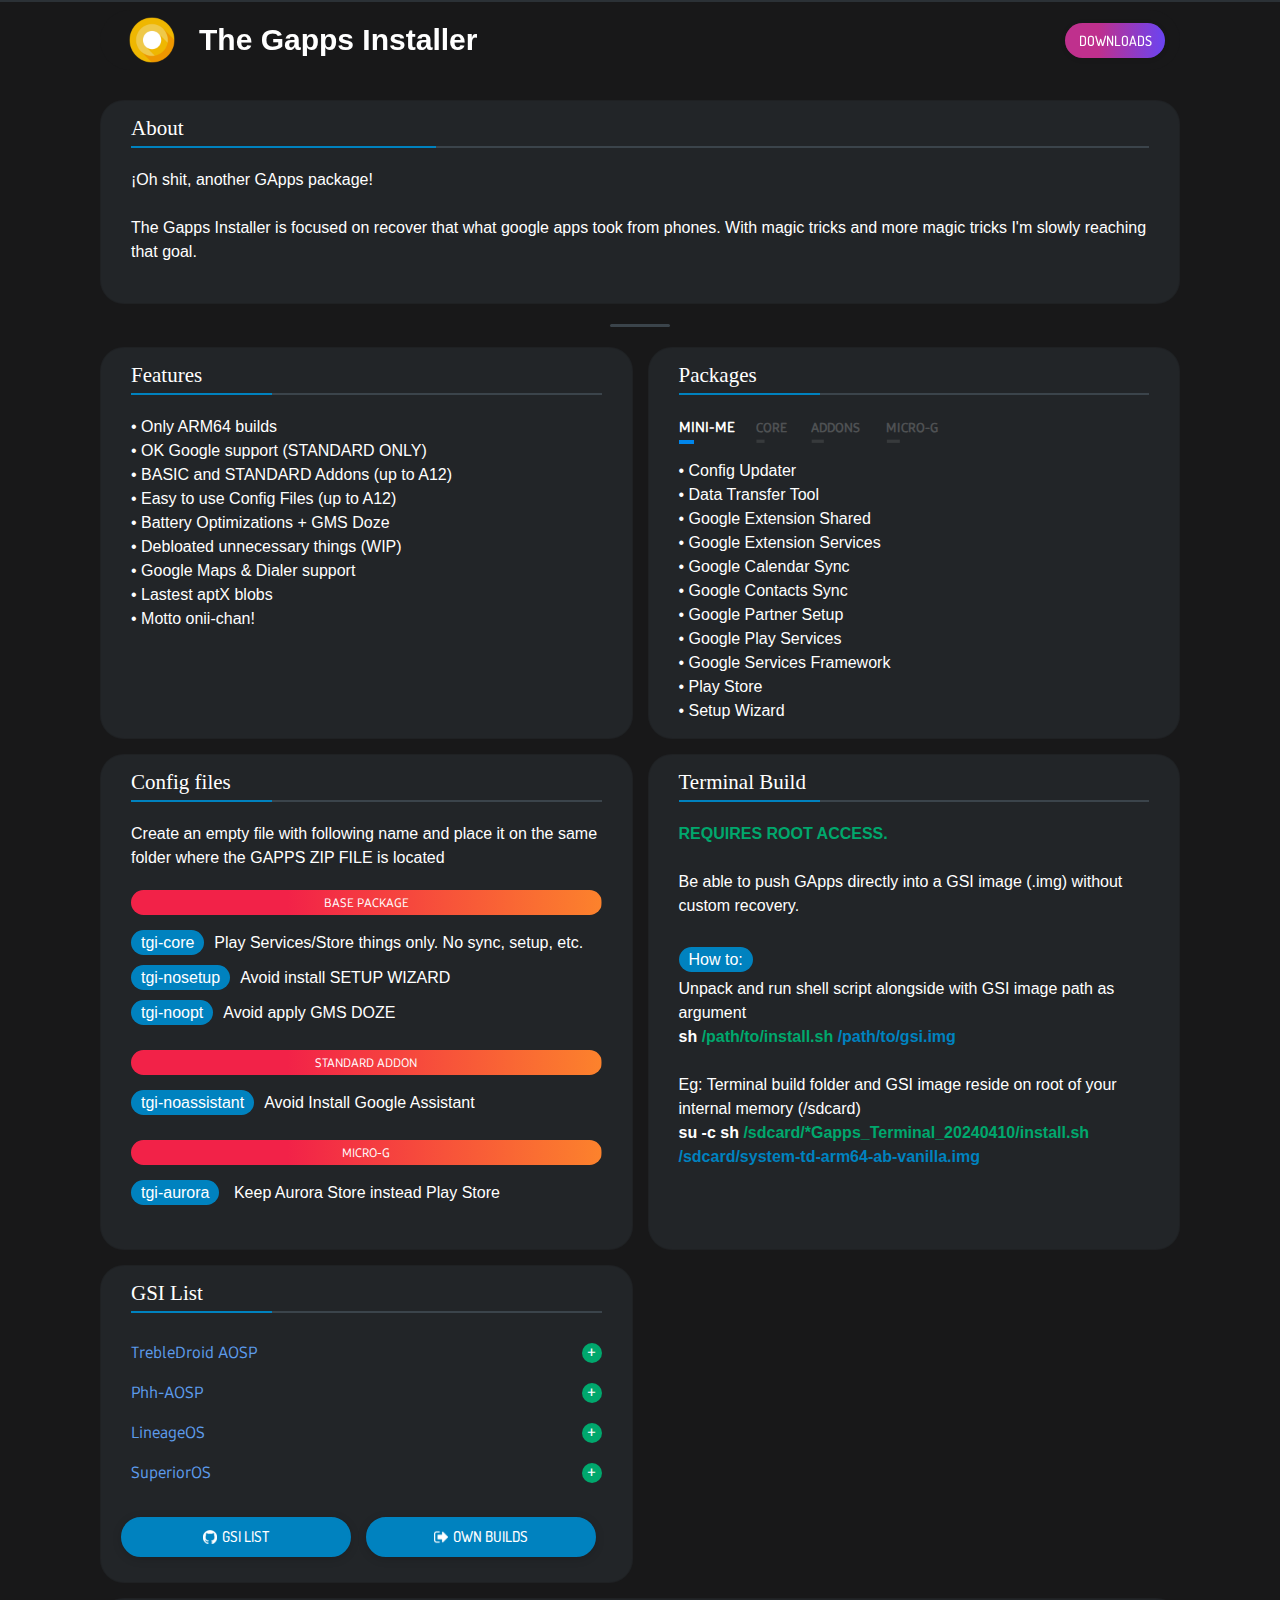
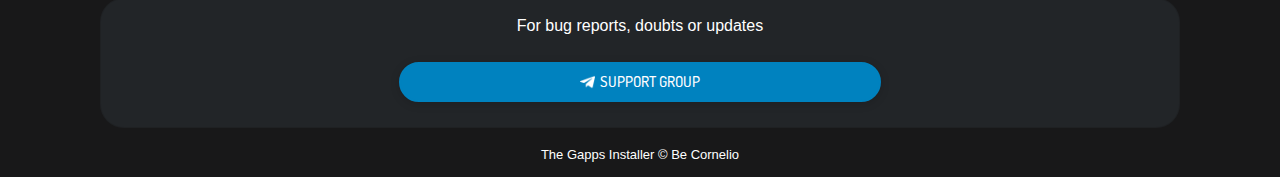
==== index.html @ 23062958 "Update Website" ====
<!DOCTYPE HTML>
<html lang="en">
<head>
<title>The Gapps Installer</title>
<meta name="theme-color" content="#181819" />
<meta http-equiv="Content-Type" content="text/html; charset=utf-8" />
<meta name="viewport" content="width=device-width, initial-scale=1, minimum-scale=1, maximum-scale=1" />
<link rel="icon" type="image/png" href="styles/images/logo.png" />
<link rel="stylesheet" href="https://fonts.googleapis.com/css?family=Dosis:200,300,400,500,600,700,800" />
<link rel="stylesheet" type="text/css" href="styles/style.css" />
<link rel="stylesheet" type="text/css" href="styles/framework.css" />
<script type="text/javascript" src="scripts/jquery.js"></script>
<script type="text/javascript" src="scripts/custom.js"></script>
<script type="text/javascript" src="scripts/plugins.js"></script>
</head>

<body>

<div id="page-preloader"><div id="loader"></div></div>
<div id="page-deco-top"></div>
<div id="page-transitions">

    <div class="actionbar">
    	    <div><a href="index.html"><img src="styles/images/treble.png" class="logo" title="The Gapps Installer"></img></a></div>
            <div><a href="index.html">The Gapps Installer</a></div>
            
    		<div class="right-text">
    			<a href="https://github.com/ChonDoit/TheGappsInstaller/releases" class="button bt-ind">DOWNLOADS</a>
            </div>
    	</div>
	
	<div class="content">

		<div class="bg-list" id="debug">
        	<div class="block-title"><h2>About</h2></div>
            <div style="padding-left: 15px; padding-right: 15px;">¡Oh shit, another GApps package!<br><br>
                The Gapps Installer is focused on recover that what google apps took from phones. With magic tricks and more magic tricks I'm slowly reaching that goal.
            </div><br>
        </div>
        
        <div class="deco deco-thick"></div>
    		
        <div class="layout">
    		<div class="bg-list" id="debug">
        		<div class="block-title"><h2>Features</h2></div>
                <div style="padding-left: 15px; padding-right: 15px;">
                    • Only ARM64 builds<br>
                    • OK Google support (STANDARD ONLY)<br>
                    • BASIC and STANDARD Addons (up to A12)<br>
                    • Easy to use Config Files (up to A12)<br>
                    • Battery Optimizations + GMS Doze<br>
                    • Debloated unnecessary things (WIP)<br>
                    • Google Maps & Dialer support<br>
                    • Lastest aptX blobs<br>
                    • Motto onii-chan!<br>
                </div><br>
            </div>
            
                        <div class="bg-list" id="packages">
                <div class="block-title"><h2>Packages</h2></div>
                <div style="padding-left: 15px; padding-right: 15px;">
                	<div class="tabset">
        				<input type="radio" name="tabsat" id="tab3" aria-controls="core" checked>
        				<label for="tab3">MINI-ME</label>
        				<input type="radio" name="tabsat" id="tab4" aria-controls="mini">
        				<label for="tab4">CORE</label>
        				<input type="radio" name="tabsat" id="tab5" aria-controls="addons">
        				<label for="tab5">ADDONS</label>
        				<input type="radio" name="tabsat" id="tab6" aria-controls="go">
        				<label for="tab6">MICRO-G</label>
    				
        				<div class="tab-panels">
        					
        					<section id="mini" class="tab-panel">
        						•  Config Updater<br>
        						•  Data Transfer Tool<br>
        						•  Google Extension Shared<br>
        						•  Google Extension Services<br>
        						•  Google Calendar Sync<br>
        						•  Google Contacts Sync<br>
        						•  Google Partner Setup<br>
        						•  Google Play Services<br>
        						•  Google Services Framework<br>
        						•  Play Store<br>
        						•  Setup Wizard<br>
        					</section>
        					
        					<section id="core" class="tab-panel">
        					    Through config file only.<br><br>
        						•  Config Updater<br>
        						•  Google Extension Shared<br>
        						•  Google Extension Services<br>
        						•  Google Partner Setup<br>
        						•  Google Play Services<br>
        						•  Google Services Framework<br>
        						•  Play Store<br>
        					</section>
        					
        					<section id="addons" class="tab-panel">
        					    Standalone packages who can be flashed over any GApps Package.<br><br>
        						<b>BASICS ADDON</b><br>
        						• Google Calculator<br>
        						• Google Calendar<br>
        						• Google Contacts<br>
        						• Google Dialer<br>
        						• Google Messages<br>
        						• Lineage Clock<br>
        						<br>
        						<b>STANDARD ADDON</b><br>
        						•  Android Auto Stub<br>
        						•  Device Health Services + Turbo Adapter<br>
        						•  Digital Wellbeing<br>
        						•  Google App + OK Google Enrollment<br>
        					</section>
        					
        					<section id="microg" class="tab-panel">
        						• MicroG<br>
        						• GSFProxy<br>
        						• DroidGuard<br>
        						• Aurora Store & Services<br>
        						• Play Store<br>
        						• Google Calendar & Contacts Syncs<br>
        						• NLP: Apple, Deja Vu, Mozilla, Nominatim, Radio Cell
        					</section>
        				</div>
        			</div>
        		</div>
			</div>
            
            <div class="bg-list" id="debug">
            	<div class="block-title"><h2>Config files</h2></div>
                <div style="padding-left: 15px; padding-right: 15px;">
                    Create an empty file with following name and place it on the same folder where the GAPPS ZIP FILE is located<br>
                    
                    <div class="button button-quote">BASE PACKAGE</div>
                    <span class="item">tgi-core</span>Play Services/Store things only. No sync, setup, etc.<br>
                    <span class="item">tgi-nosetup</span>Avoid install SETUP WIZARD<br>
                    <span class="item">tgi-noopt</span>Avoid apply GMS DOZE<br>
                    
                    <div class="button button-quote">STANDARD ADDON</div>
                    <span class="item">tgi-noassistant</span>Avoid Install Google Assistant<br>
                    
                    <div class="button button-quote">MICRO-G</div>
                    <span class="item">tgi-aurora</span> Keep Aurora Store instead Play Store<br>
                </div><br>
            </div>
            
            <div class="bg-list" id="debug">
            	<div class="block-title"><h2>Terminal Build</h2></div>
                <div style="padding-left: 15px; padding-right: 15px;">
                	<b style="color: #00A86D">REQUIRES ROOT ACCESS.</b><br><br>
                    Be able to push GApps directly into a GSI image (.img) without custom recovery.<br>
                    
                    <br>
                    <span class="item">How to:</span><br>
                    Unpack and run shell script alongside with GSI image path as argument<br>
                    <b>sh <span style="color: #00A86D">/path/to/install.sh</span> <span style="color: #0082BF">/path/to/gsi.img</span></b><br>
                    <br>
                    Eg: Terminal build folder and GSI image reside on root of your internal memory (/sdcard)<br>
                    <b>su -c sh <span style="color: #00A86D">/sdcard/*Gapps_Terminal_20240410/install.sh</span> <span style="color: #0082BF">/sdcard/system-td-arm64-ab-vanilla.img</span></b>
                </div><br>
            </div>
            
            <div class="bg-list" id="android13">
        		<div class="block-title"><h2>GSI List</h2></div>
        		<details>
    	            <summary>TrebleDroid AOSP<span class="icon">+</span></summary>
    	            <p><a target="_blank"  href="https://github.com/TrebleDroid/treble_experimentations/releases">Android 14<button class="button btfm open"></button></a></p>
    	            <p><a target="_blank"  href="https://github.com/TrebleDroid/treble_experimentations/releases/tag/ci-20230905">Android 13<button class="button btfm open"></button></a></p>
    	        </details>
                <details>
    	            <summary>Phh-AOSP<span class="icon">+</span></summary>
    	            <p><a target="_blank"  href="https://github.com/phhusson/treble_experimentations/releases/tag/v416">Android 12<button class="button btfm open"></button></a></p>
    	            <p><a target="_blank"  href="https://github.com/phhusson/treble_experimentations/releases/tag/v313">Android 11<button class="button btfm open"></button></a></p>
    	        </details>
                <details>
    	            <summary>LineageOS<span class="icon">+</span></summary>
    	            <p><a target="_blank"  href="https://sourceforge.net/projects/andyyan-gsi/files/lineage-21-td/">Android 14<button class="button btfm open"></button></a></p>
					<p><a target="_blank"  href="https://sourceforge.net/projects/andyyan-gsi/files/lineage-20-td/">Android 13<button class="button btfm open"></button></a></p>
					<p><a target="_blank"  href="https://sourceforge.net/projects/andyyan-gsi/files/lineage-19.x/">Android 12<button class="button btfm open"></button></a></p>
					<p><a target="_blank"  href="https://sourceforge.net/projects/andyyan-gsi/files/lineage-18.x/">Android 11<button class="button btfm open"></button></a></p>
    	        </details>
                <details>
    	            <summary>SuperiorOS<span class="icon">+</span></summary>
    	            <p><a target="_blank"  href="https://github.com/ChonDoit/treble_superior_patches/releases">Android 14<button class="button btfm open"></button></a></p>
					<p><a target="_blank"  href="https://github.com/ChonDoit/treble_superior_patches/releases/tag/A13">Android 13<button class="button btfm open"></button></a></p>
					<p><a target="_blank"  href="https://github.com/ChonDoit/treble_superior_patches/releases/tag/A12L">Android 12<button class="button btfm open"></button></a></p>
					<p><a target="_blank"  href="https://github.com/ChonDoit/treble_superior_patches/releases/tag/A11">Android 11<button class="button btfm open"></button></a></p>
               </details>
               <br>
               <button onClick="window.open('https://github.com/phhusson/treble_experimentations/wiki/Generic-System-Image-%28GSI%29-list', '_blank')" class="button bt-50 button-github"><img src='styles/images/github.png' alt='About Phone'>GSI LIST</img></button>
               <button onClick="window.open('gsi.html', '_blank')" class="button bt-50 button-github"><img src='styles/images/open.png' alt='About Phone'>OWN BUILDS</img></button>
    	    </div>
        </div>

		<div class="bg-content center-text">
			For bug reports, doubts or updates<br><br>
			<button onClick="window.open('https://t.me/thegappsinstaller', '_blank')" class="button bt-50 button-telegram"><img src='styles/images/telegram.png' alt='About Phone'>SUPPORT GROUP</img></button>
		</div>
        
		<div class="center-text">
			The Gapps Installer © Be Cornelio
		</div>
		
	</div>
	
</div>
</body>
</html>
---- styles/style.css ----
@charset "utf-8";

html, body{
	max-width: 100vw;
	margin: auto;
	overflow-x: hidden;
    scroll-behavior: smooth;
    background: #181819;
	color: white;
}

#page-transitions{z-index:2;}

#page-deco-top{
	position:fixed;
	height:2px;
	left:0px;
	right:0px;
	top:0px;
	background-color:#2B3136;
	z-index:10;
}

#page-deco-bottom{
	position:fixed;
	height:2px;
	left:0px;
	right:0px;
	bottom:0px;
	background-color:#e34e47;
	z-index:10;
}

/* HEADER STYLE */

.logo{
	display: block;
	margin: auto;
	cursor: pointer;
	width: 50px;
}

@media(min-width:720px) {
    .logo {align-items: center; width: 50px;}
}


.logo {
  -webkit-animation: logo 3s infinite;
  animation: logo 3s infinite;
}

@-webkit-keyframes logo {
  50% {
    -webkit-transform: scale(0.9);
    transform: scale(0.9);
  }
}

@keyframes logo {
  50% {
    -webkit-transform: scale(0.9);
    transform: scale(0.9);
  }
}
	
/* FONTS */

@font-face {font-family: samsung; src: url(fonts/SamsungOne.ttf);}
@font-face {font-family: sfpro; src: url(fonts/sfpro.ttf);}
@font-face {font-family: Dosis; src: url(fonts/dosis.otf);}

/* ACTION BAR */

.actionbar {z-index: 100; border-radius: 50px; top: 10px; background: #181819; position: fixed; padding: 5px 15px 5px 15px; max-height: 90px; display: grid; grid-gap: 5px; grid-template-columns: 15% 53% 32%; justify-content: center; align-items: center; font-weight:600; font-size:20px; width: 90%; max-width: 1080px; left: 50%; transform: translate(-50%);}
.actionbar > div > a {color: #FFFFFF;}
@media(min-width:720px) {
    .actionbar {grid-template-columns: 8% 67% 25%;}
	.actionbar > div {font-size:30px;}
}

/* BUTTONS */

button{height:43px; line-height:43px; text-align:center; text-shadow:none;}

/* Tabs */

.tabset > input[type="radio"] {position: absolute; left: -200vw;}
.tabset .tab-panel {height: 0px; opacity: 0;}
.tab-panels {padding-top: 5px; border-top: 0px solid #ccc;}

.tabset > input:first-child:checked ~ .tab-panels > .tab-panel:first-child {height: auto; display: block; transition:all 1500ms ease; opacity: 1}
.tabset > input:nth-child(3):checked ~ .tab-panels > .tab-panel:nth-child(2) {height: auto; display: block; transition:all 1500ms ease; opacity: 1}
.tabset > input:nth-child(5):checked ~ .tab-panels > .tab-panel:nth-child(3) {height: auto; display: block; transition:all 500ms ease; opacity: 1}
.tabset > input:nth-child(7):checked ~ .tab-panels > .tab-panel:nth-child(4) {height: auto; display: block; transition:all 500ms ease; opacity: 1}
.tabset > input:nth-child(9):checked ~ .tab-panels > .tab-panel:nth-child(5) {height: auto; display: block; transition:all 500ms ease; opacity: 1}
.tabset > input:nth-child(11):checked ~ .tab-panels > .tab-panel:nth-child(6) {height: auto; display: block; transition:all 500ms ease; opacity: 1}
.tabset > input:nth-child(13):checked ~ .tab-panels > .tab-panel:nth-child(7) {height: auto; display: block; transition:all 500ms ease; opacity: 1}

.tabset > label {transform:scale(0.9, 0.9); opacity: .2; position: relative; display: inline-block; padding: 0px 5px 15px 0px; margin-right: 10px; cursor: pointer; font-size:14px; font-weight: 600; font-family: 'samsung'; }
.tabset > label:hover {opacity: 0.7; color: white; transition:all 300ms ease;}
.tabset > input:focus + label {transform:scale(0.8, 0.8); opacity: 1; color: white; transition:all 300ms ease;}
.tabset > input:checked + label {opacity: 1; color: white; transition:all 300ms ease; transform:scale(1.0, 1.0);}

.tabset > label::after {content: ""; transform:scale(0.9, 0.9);  position: absolute; left: 0px; bottom: 10px; width: 25%; height: 4px; background: #8d8d8d;}
.tabset > input:hover + label::after {background: #00A833; transition:all 300ms ease;}
.tabset > input:focus + label::after {transform:scale(0.8, 0.8); background: #0086EC; transition:all 300ms ease;}
.tabset > input:checked + label::after {background: #0086EC; transition:all 300ms ease; transform:scale(1.0, 1.0);}

/* GALLERY */

ul {list-style: none; margin-bottom: 20px; display: grid; gap: 20px; grid-template-columns: repeat(auto-fit, minmax(33%, 1fr)); grid-template-rows: repeat(3, auto);}
figure {margin: 0; position: relative; overflow: hidden; border-radius: 40px;}
figure::after {content: ''; position: absolute; top: 50%; left: 50%; width: 200%; height: 200%; background: rgba(0, 0, 0, 0.5); transform-origin: center; opacity: 0; transform: scale(2); transition: opacity 300ms;}
figcaption {position: absolute; top: 0; left: 0; width: 100%; height: 100%; display: flex; justify-content: center; place-items: center; text-align: center; padding: 1rem; color: white; font-size: 18px; z-index: 1; opacity: 0; transition: opacity 600ms, transform 600ms;}
figure > img {width: 100%; display: inline-block; aspect-ratio: 1 / 1; object-fit: cover; transition: transform 1000ms;}
a:is(:hover, :focus) figure::after {opacity: 1;}
a:is(:hover, :focus) figcaption {opacity: 1; transition: opacity 600ms;}

@media(min-width:720px) {
	ul {grid-template-columns: repeat(auto-fit, minmax(18%, 1fr));}
}

@media (prefers-reduced-motion: no-preference) {
	figcaption {
		transform: translate3d(0, 2rem, 0);
	}
	
	figure::after {
		border-radius: 50%;
		opacity: 1;
		transform: scale(0);
		transition: transform 900ms;
	}
	
	li:is(:hover, :focus) figure::after {
		transform: scale(2.5);
	}

	li:is(:hover, :focus) figcaption {
		opacity: 1;
		transform: translate3d(0, 0, 0);
		transition: opacity 600ms 400ms, transform 600ms 400ms;
	}

	li:is(:hover, :focus) img {
		transform: scale(1.2);
	}
}

/* PRELOADER */

#page-preloader{background-color: #181819; position: fixed; top: 0; left: 0; width: 100%; height: 100%; z-index: 1000;}
#loader {display: block; position: relative; left: 50%; top: 50%; width: 75px; height: 75px; margin: -37px 0 0 -37px; border: 3px solid #3498db;z-index: 1500;}
#loader:before {content: ""; position: absolute; top: 5px; left: 5px; right: 5px; bottom: 5px; border: 3px solid #e74c3c;}
#loader:after {content: ""; position: absolute; top: 15px; left: 15px; right: 15px; bottom: 15px; border: 3px solid #f9c922;}

#loader {border: 3px solid transparent; border-top-color: #3498db;}
#loader:before {border: 3px solid transparent; border-top-color: #e74c3c;}
#loader:after {border: 3px solid transparent; border-top-color: #f9c922;}

#loader {border-radius: 50%; -webkit-animation: spin 0.8s linear infinite; animation: spin 0.8s linear infinite;}
#loader:before {border-radius: 50%; -webkit-animation: spin 5s linear infinite; animation: spin 5s linear infinite;}
#loader:after {border-radius: 50%; -webkit-animation: spin 1.6s linear infinite; animation: spin 1.6s linear infinite;}

.hide-preloader{opacity:0!important; pointer-events: none!important; transition:all 350ms ease!important;}

@-webkit-keyframes spin {
    0%   {
        -webkit-transform: rotate(0deg);
        -ms-transform: rotate(0deg);
        transform: rotate(0deg);
    }
    100% {
        -webkit-transform: rotate(360deg);
        -ms-transform: rotate(360deg);
        transform: rotate(360deg);
    }
}
@keyframes spin {
    0%   {
        -webkit-transform: rotate(0deg);
        -ms-transform: rotate(0deg);
        transform: rotate(0deg);
    }
    100% {
        -webkit-transform: rotate(360deg);
        -ms-transform: rotate(360deg);
        transform: rotate(360deg);
    }
}
---- styles/framework.css ----
::-webkit-scrollbar { 
    display: none; 
}

* {
	margin: 0;
	padding: 0;
	border: 0;
	font-size: 100%;
	vertical-align: baseline;
	outline: none;
	font-size-adjust: none;
	-webkit-text-size-adjust: none;
	-moz-text-size-adjust: none;
	-ms-text-size-adjust: none;
	-webkit-tap-highlight-color: rgba(0,0,0,0);
    -webkit-font-smoothing: antialiased;
    -webkit-transform: translate3d(1,1,1);
    transform:translate3d(1,1,1);    
    text-rendering: auto;
    -webkit-font-smoothing: antialiased;
    -moz-osx-font-smoothing: grayscale;
}

*:focus {outline: none;}
*,*:after,*:before {	
    -webkit-box-sizing: border-box;	
    -moz-box-sizing: border-box;	
    box-sizing: border-box;	
    padding: 0;	
    margin: 0;
}

body{
	margin: 0 auto;
	padding: 0;
	overflow-x:hidden;
    font-size:13px;
    font-family:'sfpro', sans-serif; 
    line-height:24px;
    font-weight:400;
}

.clearfix:before,
.clearfix:after { content: " "; display: table; }
.clearfix:after { clear: both; }

/* CONTENT STYLES */

.content{position: relative; margin-top: 80px; margin-bottom: 10px; width: 90%; max-width: 1080px; left: 50%; transform: translate(-50%);}
@media(min-width:720px) {
	.content {margin-top: 100px;}
}

/* PAGE CONTENT SETTINGS */

#page-transitions{left:0px; right:0px; display:block; overflow:hidden;}
#page-content{margin-bottom:0px; background-color:#FFFFFF;}
iframe{width:100%; overflow:auto; position: relative;}

::selection {background-color:#CCC; color:#000;}
div, a, p, img, blockquote, form, fieldset, textarea, input, label, code, pre {
	display: block;
	position:relative;
}

textarea, input {outline: none;}
input{border-radius: 0; -webkit-border-radius:0px; display:inline-block;}
textarea{-webkit-appearance: none; border-radius: 0; -webkit-border-radius:0px;}
label a{display:inline-block;}

/* TYPOGRAPHY STYLES */ 

p strong{color:#1f1f1f;}
p {color:#9a9a9a; line-height: 28px;}
p > a {display: inline; text-decoration: none;}
p > a:hover{text-decoration: underline;}
p > span {display: inline;}
p strong{font-size:13px; font-weight:500;}
span > a {display: inline;}
a > span {display: inline;}
a {text-decoration:none; color: #5D9CEC;}
a:hover a {text-decoration:underline;}
strong a, em a{display:inline;}
.s18{font-size:17px;}

/* HX STYLES */

h1 > a, h2 > a, h3 > a, h4 > a, h5 > a, h6 > a {display: inline;}
h1, h2, h3, h4, h5, h6{font-family:'Dosis', sans-serif;}

h1{ font-size:24px; line-height:26px; font-weight:500; margin-bottom:5px;}
h2{ font-size:21px; line-height:25px; font-weight:500; margin-bottom:5px;}
h3{ font-size:20px; line-height:24px; font-weight:500; margin-bottom:5px;}
h4{ font-size:18px; line-height:23px; font-weight:500; margin-bottom:5px;}
h5{ font-size:15px; line-height:22px; font-weight:500; margin-bottom:5px;}
h6{ font-size:14px; line-height:30px; font-weight:500; display:inline-block;}

.block-title h2, h3.comment-reply-title { width: 100%; font-family:'sfpro'; display: inline-block; position: relative; font-size: 21px; margin: 0 0 20px; z-index: 1; padding-bottom: 7px; }
.block-title h2:after, h3.comment-reply-title:after { display: block; position: absolute; content: ''; width: 30%; background-color: #0082BF; height: 2px; bottom: 0; }
.block-title h2:before, h3.comment-reply-title:before { display: block; position: absolute; content: ''; width: 100%; background-color: #3B444B; height: 2px; bottom: 0; }
.block-title h3 span { color: #FF9638; }

/ ALIGN */

.center-item{margin-left:auto; margin-right:auto;}
.center-object{margin: auto; background-position:center;}
.center-text{text-align: center; display:block;}
.right-text{text-align: right; display: inline-block;}
.center-total{position: fixed; top: 50%; left: 50%; transform: translate(-50%, -50%);}

/* DECORATIONS */

.deco{height:1px; display:block; margin-bottom:10px; margin-top: 10px; clear:both; background-color:#3B444B;}
.deco-thick{border-radius: 2px; height:3px; width:60px; margin-top: 20px; margin-bottom: 20px; margin-right: auto; margin-left: auto;}

/* BUTTONS */

.button {background-color:#656D78; color:#FFFFFF; height:45px; line-height:45px; text-align:center; font-size:12px; display:inline-block; margin:0px 0px 10px 0px; padding:0px 10px 0px 10px; font-weight: 500; font-family: 'samsung'; border-radius:2px; transition:all 300ms ease; cursor:pointer;}
.button:hover{text-decoration: none;}

.bt-100{font-family: 'Dosis'; font-size:15px; height:40px; line-height:36px; width:100%; margin-bottom: 20px; border-radius:20px; box-shadow: 0px 2px 10px rgba(0,0,0,0.15);}
.bt-50{font-family: 'Dosis'; font-size:15px; height:40px; line-height:36px; width:46%; border-radius:20px; margin-left: 5px; margin-right: 5px; margin-bottom: 10px; display:inline-block; box-shadow: 0px 2px 10px rgba(0,0,0,0.15);}

/* BUTTON TYPES */

.bt-index {font-family: 'Dosis'; background-color:#3B444B; border:solid 2px #3B444B; font-size:15px; line-height:31px; height:35px; width: auto; min-width: 70px; border-radius:25px; margin: 5px; display:inline-block; box-shadow: 0px 1px 5px rgba(0,0,0,0.15);}
.bt-index:hover {background-color:#496B9D; border:solid 2px #394E6D;}
.bt-index:active {background-color:#496B9D; border:solid 2px #394E6D; transform:scale(0.9, 0.9)}

.bt-ind {font-family: 'Dosis'; background: linear-gradient(to right, #6A44F2, #BF308D, #BF308D, #6A44F2); background-size: 200% 100%; background-position: right bottom; transition: all 500ms ease-out; font-size:14px; line-height:35px; height:35px; width: auto; min-width: 100px; border-radius:25px; margin: 5px; display:inline-block; box-shadow: 0px 1px 5px rgba(0,0,0,0.15);}
.bt-ind:hover{background-position: left bottom;}
.bt-ind:active{transform:scale(0.9, 0.9)}

.button-telegram {display: inline-flex; align-items: center; justify-content: center; background-color:#0082BF; border:solid 2px #0082BF;}
.button-telegram:hover{background-color:#4A89DC; border:solid 2px #4A89DC;}
.button-telegram:active{background-color:#3a71b9; border:solid 2px #3a71b9;}
.button-telegram > img {display: inline-block; padding-right: 5px; height: 40%;}

.button-github {display: inline-flex; align-items: center; justify-content: center; background-color:#0082BF; border:solid 2px #0082BF;}
.button-github:hover{background-color:#4A89DC; border:solid 2px #4A89DC;}
.button-github:active{background-color:#3a71b9; border:solid 2px #3a71b9;}
.button-github > img {display: inline-block; padding-right: 5px; height: 40%;}

.button-download {margin-top: 10px; margin-bottom: 20px; display: inline-flex; align-items: center; justify-content: center; background: linear-gradient(to right, #6A44F2, #BF308D, #BF308D, #6A44F2); background-size: 200% 100%; background-position: right bottom; transition: all 500ms ease-out; }
.button-download:hover{background-position: left bottom;}
.button-download:active{transform:scale(0.9, 0.9)}
.button-download > img {display: inline-block; padding-right: 5px; height: 40%;}

.button-gitlab {margin-top: 10px; margin-bottom: 20px; display: inline-flex; align-items: center; justify-content: center; background: linear-gradient(to right, #FC822C, #F22248, #F22248, #FC822C); background-size: 200% 100%; background-position: right bottom; transition: all 500ms ease-out; }
.button-gitlab:hover{background-position: left bottom;}
.button-gitlab:active{transform:scale(0.9, 0.9)}
.button-gitlab > img {display: inline-block; padding-right: 5px; height: 40%;}

.bthot {position: absolute; display: block; z-index: 1; top: 2px; right: 15px; min-width: 20px; height: 10px; cursor: pointer;}
.btfm {position: absolute; display: inline-block; font-weight: bold; z-index: 1; right: 5px; min-width: 50px; line-height:27px; font-size: 12px; cursor: pointer;}
.btfm2 {position: absolute; display: inline-block; font-weight: bold; z-index: 1; right: 65px; min-width: 50px; line-height:27px; font-size: 12px; cursor: pointer;}

.button-quote {height: 25px; line-height:25px; border-radius: 15px; margin-top: 20px; margin-bottom: 10px; display: block; align-items: center; justify-content: center; background: linear-gradient(to right, #FC822C, #F22248, #F22248, #FC822C); background-size: 200% 100%; background-position: right bottom; transition: all 500ms ease-out; }
.button-quote:hover{background-position: left bottom;}

.item {
  position: relative;
  z-index: 1;
  display: inline-block;
  margin-right: 10px;
  padding: 10px;
  background-color: #0082BF;
  border-radius: 20px;
  height: 25px;
  line-height: 5px;
  margin-bottom: 5px;
  margin-top: 5px;
}

/* BOXES */

.bg-content {display:block; font-size: 16px; padding:15px; margin-top:15px; margin-bottom: 15px; scrollbar-width: none; -ms-overflow-style: none; background-color: rgba(59, 68, 75, 0.3); border-radius: 24px; border:solid 1px rgba(0,0,0,0.1); color:#FFFFFF;}
.bg-content a{display: inline-block;}
.bg-content h4{font-weight:600; line-height: 25px; font-size:20px; white-space: nowrap; overflow: scroll; text-overflow: scroll; width: 100%; scrollbar-width: none; -ms-overflow-style: none;}
.bg-content::-webkit-scrollbar{ display: none;  // Safari and Chrome}

.layout {display: grid; gap: 15px; grid-template-columns: repeat(auto-fit, minmax(49%, 1fr)); grid-template-rows: repeat(3, auto);}
.bg-list {display:block; font-size: 16px; padding:15px; scrollbar-width: none; -ms-overflow-style: none; background-color: rgba(59, 68, 75, 0.3); border-radius: 24px; border:solid 1px rgba(0,0,0,0.1); color:#FFFFFF;}
.bg-list::-webkit-scrollbar{ display: none;  // Safari and Chrome}

.bg-list a{transition: 0.3s all ease; display: inline-block; padding-left: 15px; line-height: 40px; font-family: 'samsung'; display:inline-block; text-overflow: ellipsis; width: 100%; height: 40px; }
.bg-list a:hover{transition: 0.3s all ease; padding-left: 30px; -webkit-border-radius: 25px; -moz-border-radius: 25px; border-radius: 25px; background-color: rgba(59, 68, 75, 0.3); cursor: pointer;}
.bg-list p:active{-webkit-border-radius: 25px; -moz-border-radius: 25px; border-radius: 25px; background-color: rgba(59, 68, 75, 0.8); transition:all 300ms ease;}

.bg-list a>button{top: 7px; height: 25px; border-radius: 25px; margin-right: 5px; transform:scale(0.9); transition:all 300ms ease;}
.bg-list a:hover>button{background-color: #00A86D; transition:all 1000ms ease;}

.bg-list p>button{top: 7px; height: 25px; border-radius: 25px; margin-right: 5px; transform:scale(0.9); transition:all 300ms ease;}
.bg-list p:hover>button{background-color: #0066A8; transition:all 1000ms ease;}

.bg-list > .block-title {padding-left:15px; padding-right: 15px }
.bg-list > .block-title > button {background-color: red; line-height: 0px; height: 20px; border-radius: 25px; }

.open {background-image: url(images/open.png); background-repeat: no-repeat; background-position: center center; background-size: 14px;}
.download {background-image: url(images/download.png); background-repeat: no-repeat; background-position: center center; background-size: 14px;}
.star {background: #F6BB42; background-image: url(images/star.png); background-repeat: no-repeat; background-position: center center; background-size: 14px;}

/* HIDE */

details {word-break: break-all; user-select: none;}
details>summary span.icon {background-color: #00A86D; line-height: 18px; width: 20px; height:20px; border-radius:50px; color:#FFFFFF; transition: all 750ms; margin-left: auto;}
details[open] summary span.icon {background-color: red; transform: rotate(225deg);}
summary {margin-bottom: 10px; display: flex; cursor: pointer;}
summary::-webkit-details-marker {display: none;}

.bg-list summary{margin-bottom: 0px; color: #5D9CEC; padding-left: 15px; padding-right: 15px; line-height: 40px; font-family: 'samsung'; text-overflow: ellipsis; width: 100%; height: 40px; }
.bg-list summary:hover{-webkit-border-radius: 25px; -moz-border-radius: 25px; border-radius: 25px; background-color: rgba(59, 68, 75, 0.3); cursor: pointer;}
.bg-list summary:active{background-color: rgba(59, 68, 75, 0.6);}
.bg-list details>summary span.icon {margin-top: 10px; line-height: 20px; padding-left: 5.5px;}
.bg-list details>p {-webkit-animation: sk-scaleout 0.8s ease-in-out; padding-left: 15px;}
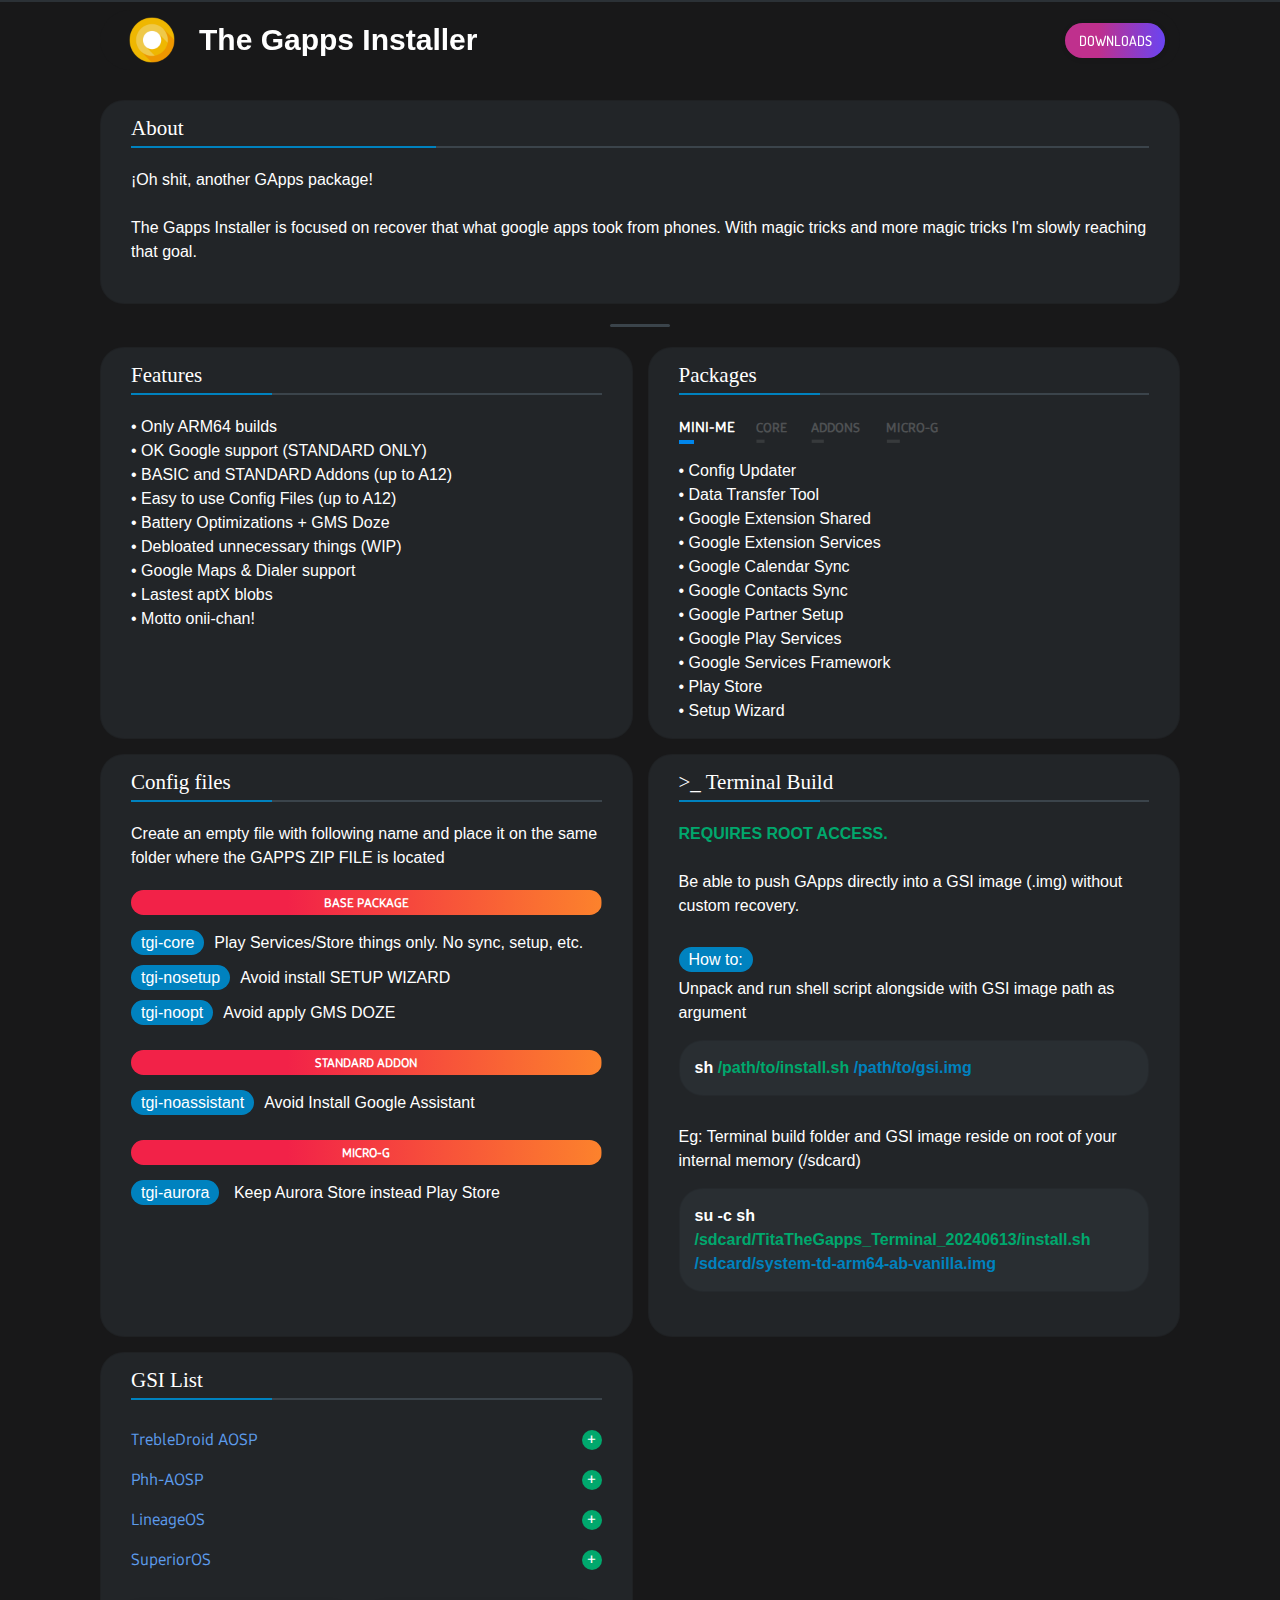
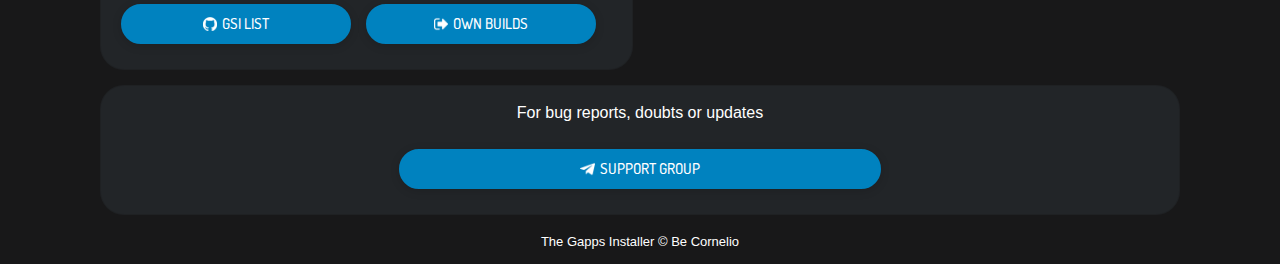
==== commit 8239c7ea: "Fixup" ====
--- a/index.html
+++ b/index.html
@@ -56,7 +56,7 @@
                 </div><br>
             </div>
             
-                        <div class="bg-list" id="packages">
+            <div class="bg-list" id="packages">
                 <div class="block-title"><h2>Packages</h2></div>
                 <div style="padding-left: 15px; padding-right: 15px;">
                 	<div class="tabset">
@@ -146,7 +146,7 @@
             </div>
             
             <div class="bg-list" id="debug">
-            	<div class="block-title"><h2>Terminal Build</h2></div>
+            	<div class="block-title"><h2>>_ Terminal Build</h2></div>
                 <div style="padding-left: 15px; padding-right: 15px;">
                 	<b style="color: #00A86D">REQUIRES ROOT ACCESS.</b><br><br>
                     Be able to push GApps directly into a GSI image (.img) without custom recovery.<br>
@@ -154,10 +154,10 @@
                     <br>
                     <span class="item">How to:</span><br>
                     Unpack and run shell script alongside with GSI image path as argument<br>
-                    <b>sh <span style="color: #00A86D">/path/to/install.sh</span> <span style="color: #0082BF">/path/to/gsi.img</span></b><br>
+                    <div class="bg-cmd"><b>sh <span style="color: #00A86D">/path/to/install.sh</span> <span style="color: #0082BF">/path/to/gsi.img</span></b><br></div>
                     <br>
                     Eg: Terminal build folder and GSI image reside on root of your internal memory (/sdcard)<br>
-                    <b>su -c sh <span style="color: #00A86D">/sdcard/*Gapps_Terminal_20240410/install.sh</span> <span style="color: #0082BF">/sdcard/system-td-arm64-ab-vanilla.img</span></b>
+                    <div class="bg-cmd"><b>su -c sh <span style="color: #00A86D">/sdcard/TitaTheGapps_Terminal_20240613/install.sh</span> <span style="color: #0082BF">/sdcard/system-td-arm64-ab-vanilla.img</span></b></div>
                 </div><br>
             </div>
             
--- a/styles/framework.css
+++ b/styles/framework.css
@@ -101,7 +101,7 @@
 .block-title h2:before, h3.comment-reply-title:before { display: block; position: absolute; content: ''; width: 100%; background-color: #3B444B; height: 2px; bottom: 0; }
 .block-title h3 span { color: #FF9638; }
 
-/ ALIGN */
+/* ALIGN */
 
 .center-item{margin-left:auto; margin-right:auto;}
 .center-object{margin: auto; background-position:center;}
@@ -156,7 +156,7 @@
 .btfm {position: absolute; display: inline-block; font-weight: bold; z-index: 1; right: 5px; min-width: 50px; line-height:27px; font-size: 12px; cursor: pointer;}
 .btfm2 {position: absolute; display: inline-block; font-weight: bold; z-index: 1; right: 65px; min-width: 50px; line-height:27px; font-size: 12px; cursor: pointer;}
 
-.button-quote {height: 25px; line-height:25px; border-radius: 15px; margin-top: 20px; margin-bottom: 10px; display: block; align-items: center; justify-content: center; background: linear-gradient(to right, #FC822C, #F22248, #F22248, #FC822C); background-size: 200% 100%; background-position: right bottom; transition: all 500ms ease-out; }
+.button-quote {font-weight: bold; height: 25px; line-height:25px; border-radius: 15px; margin-top: 20px; margin-bottom: 10px; display: block; align-items: center; justify-content: center; background: linear-gradient(to right, #FC822C, #F22248, #F22248, #FC822C); background-size: 200% 100%; background-position: right bottom; transition: all 500ms ease-out; }
 .button-quote:hover{background-position: left bottom;}
 
 .item {
@@ -173,12 +173,27 @@
   margin-top: 5px;
 }
 
+.item2 {
+  position: absolute;
+  z-index: 1;
+  display: inline-block;
+  padding-left: 10px;
+  padding-right: 10px;
+  background-color: #0082BF;
+  border-radius: 20px;
+  height: 25px;
+  line-height: 20px;
+}
+
 /* BOXES */
 
 .bg-content {display:block; font-size: 16px; padding:15px; margin-top:15px; margin-bottom: 15px; scrollbar-width: none; -ms-overflow-style: none; background-color: rgba(59, 68, 75, 0.3); border-radius: 24px; border:solid 1px rgba(0,0,0,0.1); color:#FFFFFF;}
 .bg-content a{display: inline-block;}
 .bg-content h4{font-weight:600; line-height: 25px; font-size:20px; white-space: nowrap; overflow: scroll; text-overflow: scroll; width: 100%; scrollbar-width: none; -ms-overflow-style: none;}
 .bg-content::-webkit-scrollbar{ display: none;  // Safari and Chrome}
+
+.bg-cmd {word-wrap: break-word; white-space: -moz-pre-wrap; white-space: pre-wrap; display:block; font-size: 16px; padding:15px; margin-top:15px; margin-bottom: 5px; scrollbar-width: none; -ms-overflow-style: none; background-color: rgba(59, 68, 75, 0.3); border-radius: 24px; border:solid 1px rgba(0,0,0,0.1); color:#FFFFFF;}
+.bg-cmd::-webkit-scrollbar{ display: none;  // Safari and Chrome}
 
 .layout {display: grid; gap: 15px; grid-template-columns: repeat(auto-fit, minmax(49%, 1fr)); grid-template-rows: repeat(3, auto);}
 .bg-list {display:block; font-size: 16px; padding:15px; scrollbar-width: none; -ms-overflow-style: none; background-color: rgba(59, 68, 75, 0.3); border-radius: 24px; border:solid 1px rgba(0,0,0,0.1); color:#FFFFFF;}
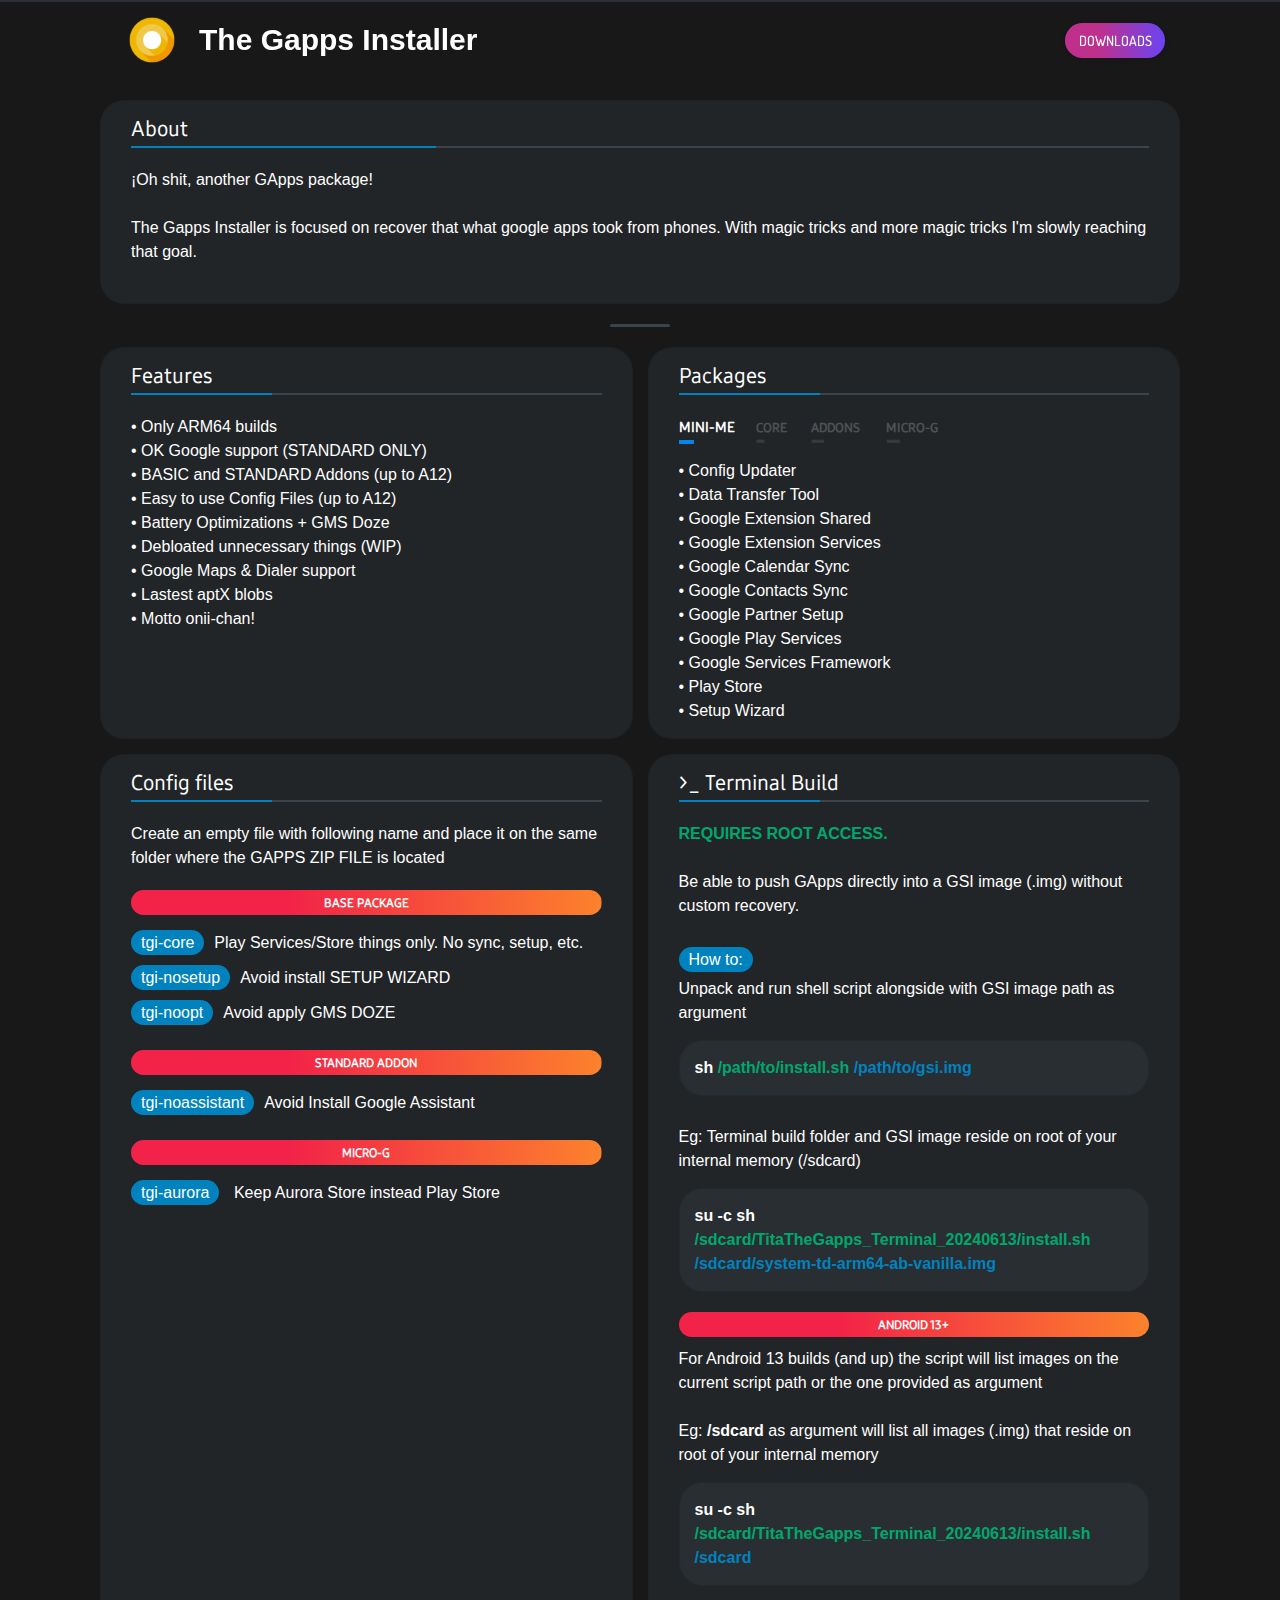
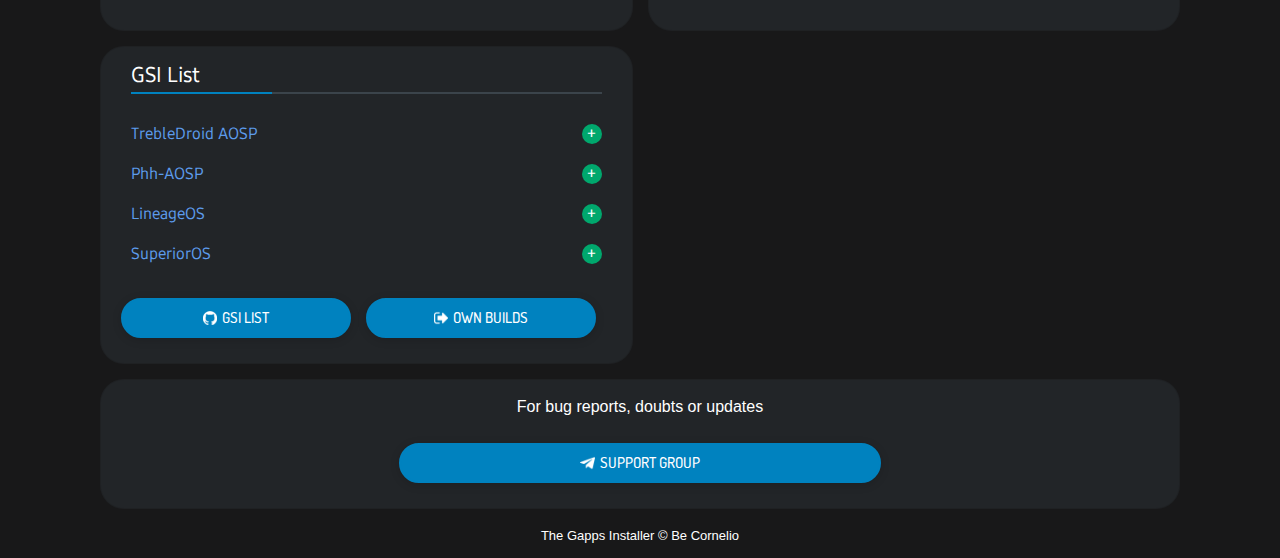
==== commit b846252a: "Update index.html" ====
--- a/index.html
+++ b/index.html
@@ -31,7 +31,7 @@
 	
 	<div class="content">
 
-		<div class="bg-list" id="debug">
+		<div class="bg-list" id="about">
         	<div class="block-title"><h2>About</h2></div>
             <div style="padding-left: 15px; padding-right: 15px;">¡Oh shit, another GApps package!<br><br>
                 The Gapps Installer is focused on recover that what google apps took from phones. With magic tricks and more magic tricks I'm slowly reaching that goal.
@@ -41,7 +41,7 @@
         <div class="deco deco-thick"></div>
     		
         <div class="layout">
-    		<div class="bg-list" id="debug">
+    		<div class="bg-list" id="features">
         		<div class="block-title"><h2>Features</h2></div>
                 <div style="padding-left: 15px; padding-right: 15px;">
                     • Only ARM64 builds<br>
@@ -127,7 +127,7 @@
         		</div>
 			</div>
             
-            <div class="bg-list" id="debug">
+            <div class="bg-list" id="config">
             	<div class="block-title"><h2>Config files</h2></div>
                 <div style="padding-left: 15px; padding-right: 15px;">
                     Create an empty file with following name and place it on the same folder where the GAPPS ZIP FILE is located<br>
@@ -145,7 +145,7 @@
                 </div><br>
             </div>
             
-            <div class="bg-list" id="debug">
+            <div class="bg-list" id="terminal">
             	<div class="block-title"><h2>>_ Terminal Build</h2></div>
                 <div style="padding-left: 15px; padding-right: 15px;">
                 	<b style="color: #00A86D">REQUIRES ROOT ACCESS.</b><br><br>
@@ -158,10 +158,15 @@
                     <br>
                     Eg: Terminal build folder and GSI image reside on root of your internal memory (/sdcard)<br>
                     <div class="bg-cmd"><b>su -c sh <span style="color: #00A86D">/sdcard/TitaTheGapps_Terminal_20240613/install.sh</span> <span style="color: #0082BF">/sdcard/system-td-arm64-ab-vanilla.img</span></b></div>
+                    <div class="button button-quote">ANDROID 13+</div>
+                    For Android 13 builds (and up) the script will list images on the current script path or the one provided as argument
+                    <br><br>
+                    Eg: <b>/sdcard</b> as argument will list all images (.img) that reside on root of your internal memory<br>
+                    <div class="bg-cmd"><b>su -c sh <span style="color: #00A86D">/sdcard/TitaTheGapps_Terminal_20240613/install.sh</span> <span style="color: #0082BF">/sdcard</span></b></div>
                 </div><br>
             </div>
             
-            <div class="bg-list" id="android13">
+            <div class="bg-list" id="gsi">
         		<div class="block-title"><h2>GSI List</h2></div>
         		<details>
     	            <summary>TrebleDroid AOSP<span class="icon">+</span></summary>
@@ -193,7 +198,7 @@
     	    </div>
         </div>
 
-		<div class="bg-content center-text">
+		<div class="bg-content center-text" id="support">
 			For bug reports, doubts or updates<br><br>
 			<button onClick="window.open('https://t.me/thegappsinstaller', '_blank')" class="button bt-50 button-telegram"><img src='styles/images/telegram.png' alt='About Phone'>SUPPORT GROUP</img></button>
 		</div>
--- a/styles/framework.css
+++ b/styles/framework.css
@@ -96,7 +96,7 @@
 h5{ font-size:15px; line-height:22px; font-weight:500; margin-bottom:5px;}
 h6{ font-size:14px; line-height:30px; font-weight:500; display:inline-block;}
 
-.block-title h2, h3.comment-reply-title { width: 100%; font-family:'sfpro'; display: inline-block; position: relative; font-size: 21px; margin: 0 0 20px; z-index: 1; padding-bottom: 7px; }
+.block-title h2, h3.comment-reply-title { width: 100%; font-family:'samsung'; display: inline-block; position: relative; font-size: 21px; margin: 0 0 20px; z-index: 1; padding-bottom: 7px; }
 .block-title h2:after, h3.comment-reply-title:after { display: block; position: absolute; content: ''; width: 30%; background-color: #0082BF; height: 2px; bottom: 0; }
 .block-title h2:before, h3.comment-reply-title:before { display: block; position: absolute; content: ''; width: 100%; background-color: #3B444B; height: 2px; bottom: 0; }
 .block-title h3 span { color: #FF9638; }
